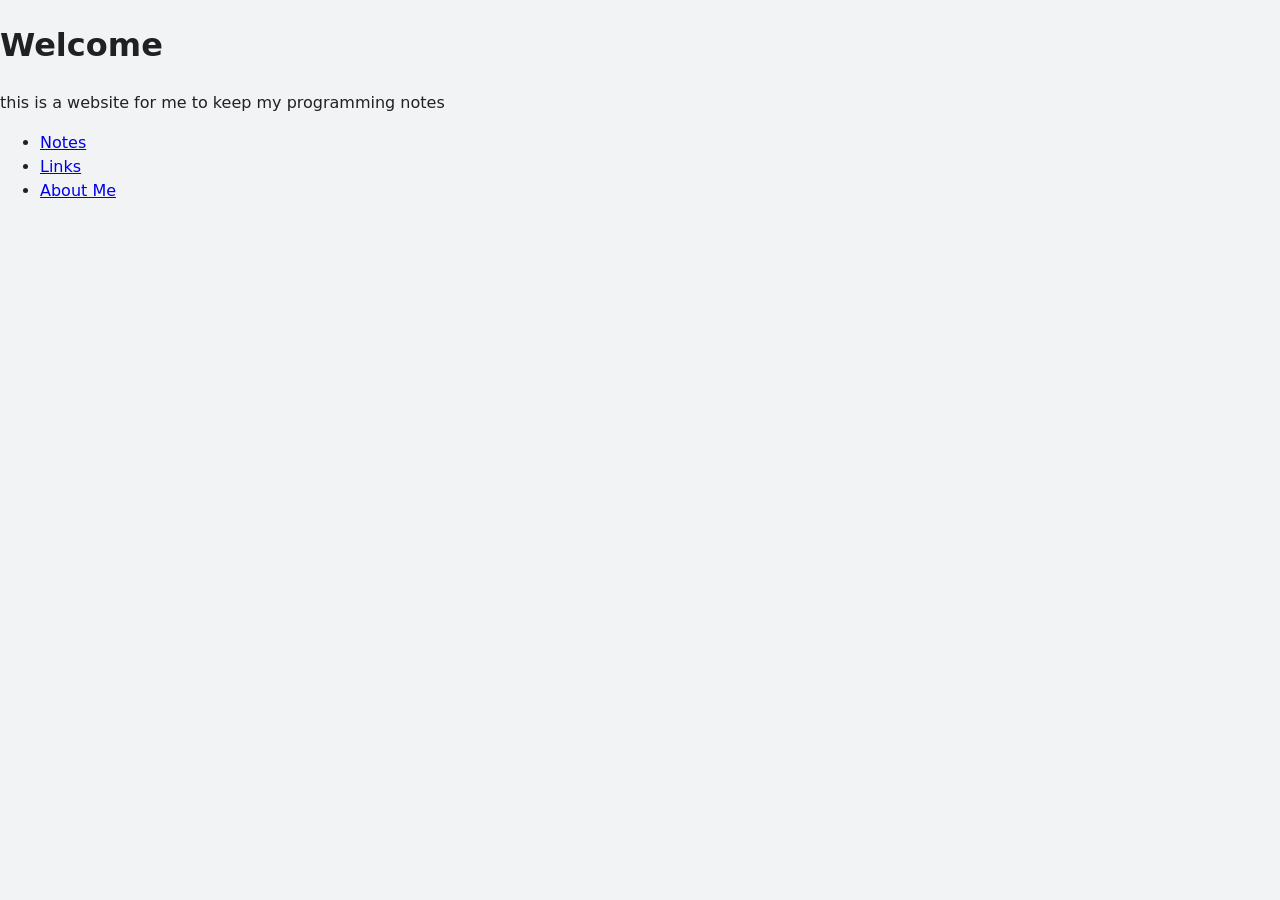
==== index.html @ 210366cd "about, links, and 404" ====
<!doctype html>
<html lang="en">
<head>
  <meta charset="utf-8">
  <meta name="robots" content="noindex">
  <meta name="viewport" content="width=device-width, initial-scale=1">
  <title>PortDe</title>
  <link rel="stylesheet" href="style.css">
</head>
<body>
  <main>
    <h1>Welcome</h1>
    <p>this is a website for me to keep my programming notes</p>
    <ul>
      <li><a href="notes/">Notes</a></li>
      <li><a href="links/">Links</a></li>
       <li><a href="about/">About Me</a></li>
    </ul>
  </main>
</body>
</html>
---- style.css ----
:root {
  color-scheme: light dark;
  --bg: #f1f3f4;
  --card: #fff;
  --text: #202124;
  --muted: #5f6368;
}
@media (prefers-color-scheme: dark) {
  :root { --bg: #202124; --card: #303134; --text: #e8eaed; --muted: #9aa0a6; }
}

body {
  margin: 0;
  font: 16px/1.5 system-ui, sans-serif;
  background: var(--bg);
  color: var(--text);
}

.hero {
  display: flex;
  flex-direction: column;
  align-items: center;
  gap: 1.5rem;
  padding: 18vh 1rem 3rem;
}
.hero h1 { margin: 0; font-size: clamp(2rem, 8vw, 3.5rem); font-weight: 500; }

#q {
  width: min(100%, 36rem);
  padding: .8rem 1.2rem;
  border: 0;
  border-radius: 999px;
  background: var(--card);
  color: inherit;
  font-size: 1rem;
  box-shadow: 0 1px 4px rgba(0,0,0,.25);
}
#q:focus { outline: 2px solid #4285f4; }

.feed {
  display: grid;
  grid-template-columns: repeat(auto-fill, minmax(18rem, 1fr));
  gap: 1rem;
  max-width: 64rem;
  margin: 0 auto;
  padding: 0 1rem 3rem;
}

.card {
  display: block;
  padding: 1rem 1.2rem;
  background: var(--card);
  border-radius: 12px;
  color: inherit;
  text-decoration: none;
  box-shadow: 0 1px 3px rgba(0,0,0,.2);
  transition: transform .15s;
}
.card:hover { transform: translateY(-2px); }
.card small { color: var(--muted); }
.card h2 { margin: .3rem 0; font-size: 1.1rem; }
.card p { margin: 0; color: var(--muted); }
.card[hidden] { display: none; }
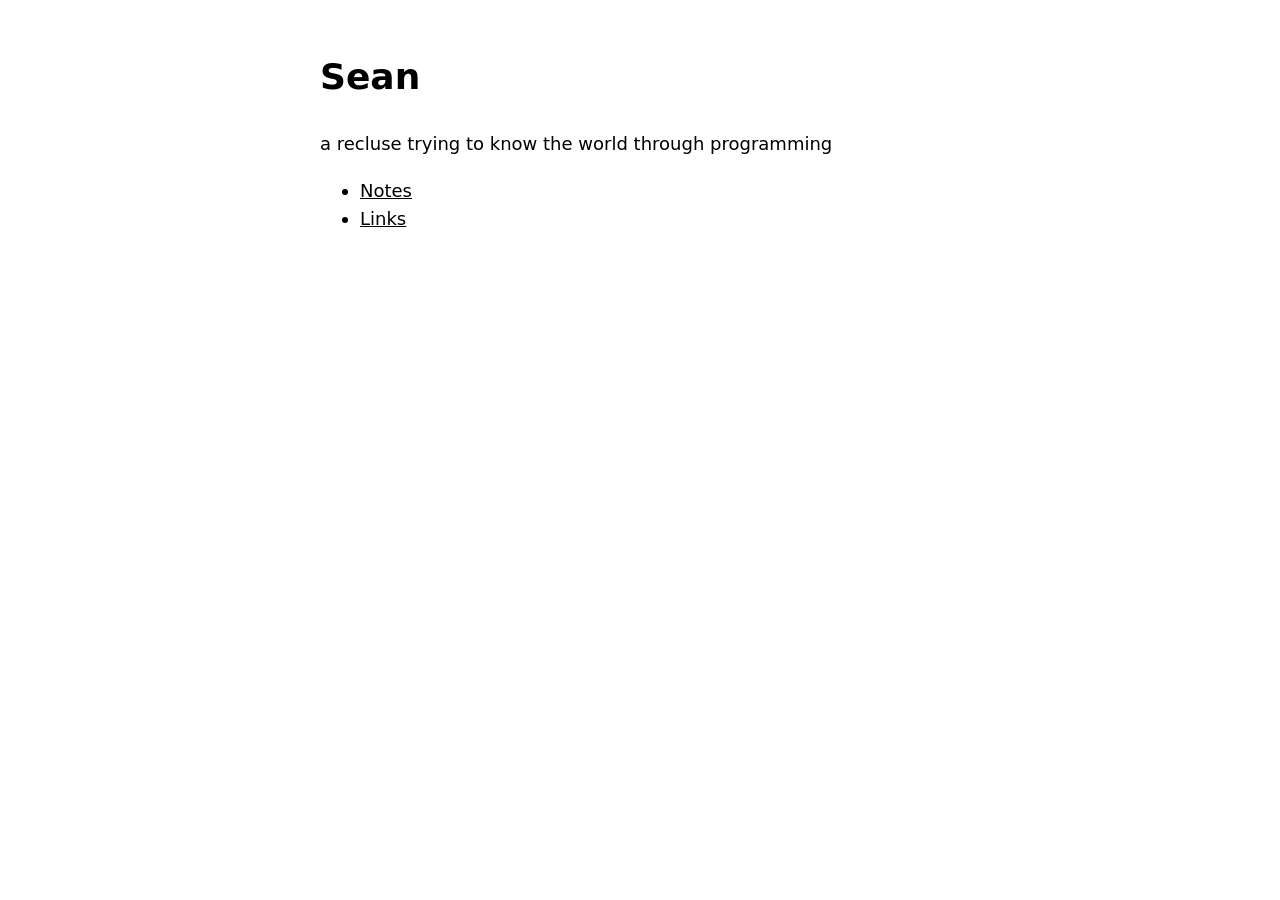
==== commit 6428f43c: "initial site" ====
--- a/index.html
+++ b/index.html
@@ -2,19 +2,17 @@
 <html lang="en">
 <head>
   <meta charset="utf-8">
-  <meta name="robots" content="noindex">
   <meta name="viewport" content="width=device-width, initial-scale=1">
-  <title>PortDe</title>
+  <title>Your Name</title>
   <link rel="stylesheet" href="style.css">
 </head>
 <body>
   <main>
-    <h1>Welcome</h1>
-    <p>this is a website for me to keep my programming notes</p>
+    <h1>Sean</h1>
+    <p>a recluse trying to know the world through programming</p>
     <ul>
       <li><a href="notes/">Notes</a></li>
       <li><a href="links/">Links</a></li>
-       <li><a href="about/">About Me</a></li>
     </ul>
   </main>
 </body>
--- a/style.css
+++ b/style.css
@@ -1,63 +1,4 @@
-:root {
-  color-scheme: light dark;
-  --bg: #f1f3f4;
-  --card: #fff;
-  --text: #202124;
-  --muted: #5f6368;
-}
-@media (prefers-color-scheme: dark) {
-  :root { --bg: #202124; --card: #303134; --text: #e8eaed; --muted: #9aa0a6; }
-}
-
-body {
-  margin: 0;
-  font: 16px/1.5 system-ui, sans-serif;
-  background: var(--bg);
-  color: var(--text);
-}
-
-.hero {
-  display: flex;
-  flex-direction: column;
-  align-items: center;
-  gap: 1.5rem;
-  padding: 18vh 1rem 3rem;
-}
-.hero h1 { margin: 0; font-size: clamp(2rem, 8vw, 3.5rem); font-weight: 500; }
-
-#q {
-  width: min(100%, 36rem);
-  padding: .8rem 1.2rem;
-  border: 0;
-  border-radius: 999px;
-  background: var(--card);
-  color: inherit;
-  font-size: 1rem;
-  box-shadow: 0 1px 4px rgba(0,0,0,.25);
-}
-#q:focus { outline: 2px solid #4285f4; }
-
-.feed {
-  display: grid;
-  grid-template-columns: repeat(auto-fill, minmax(18rem, 1fr));
-  gap: 1rem;
-  max-width: 64rem;
-  margin: 0 auto;
-  padding: 0 1rem 3rem;
-}
-
-.card {
-  display: block;
-  padding: 1rem 1.2rem;
-  background: var(--card);
-  border-radius: 12px;
-  color: inherit;
-  text-decoration: none;
-  box-shadow: 0 1px 3px rgba(0,0,0,.2);
-  transition: transform .15s;
-}
-.card:hover { transform: translateY(-2px); }
-.card small { color: var(--muted); }
-.card h2 { margin: .3rem 0; font-size: 1.1rem; }
-.card p { margin: 0; color: var(--muted); }
-.card[hidden] { display: none; }+:root { color-scheme: light dark; }
+body { font: 18px/1.6 system-ui, sans-serif; margin: 0; }
+main { max-width: 40rem; margin: 3rem auto; padding: 0 1rem; }
+a { color: inherit; }
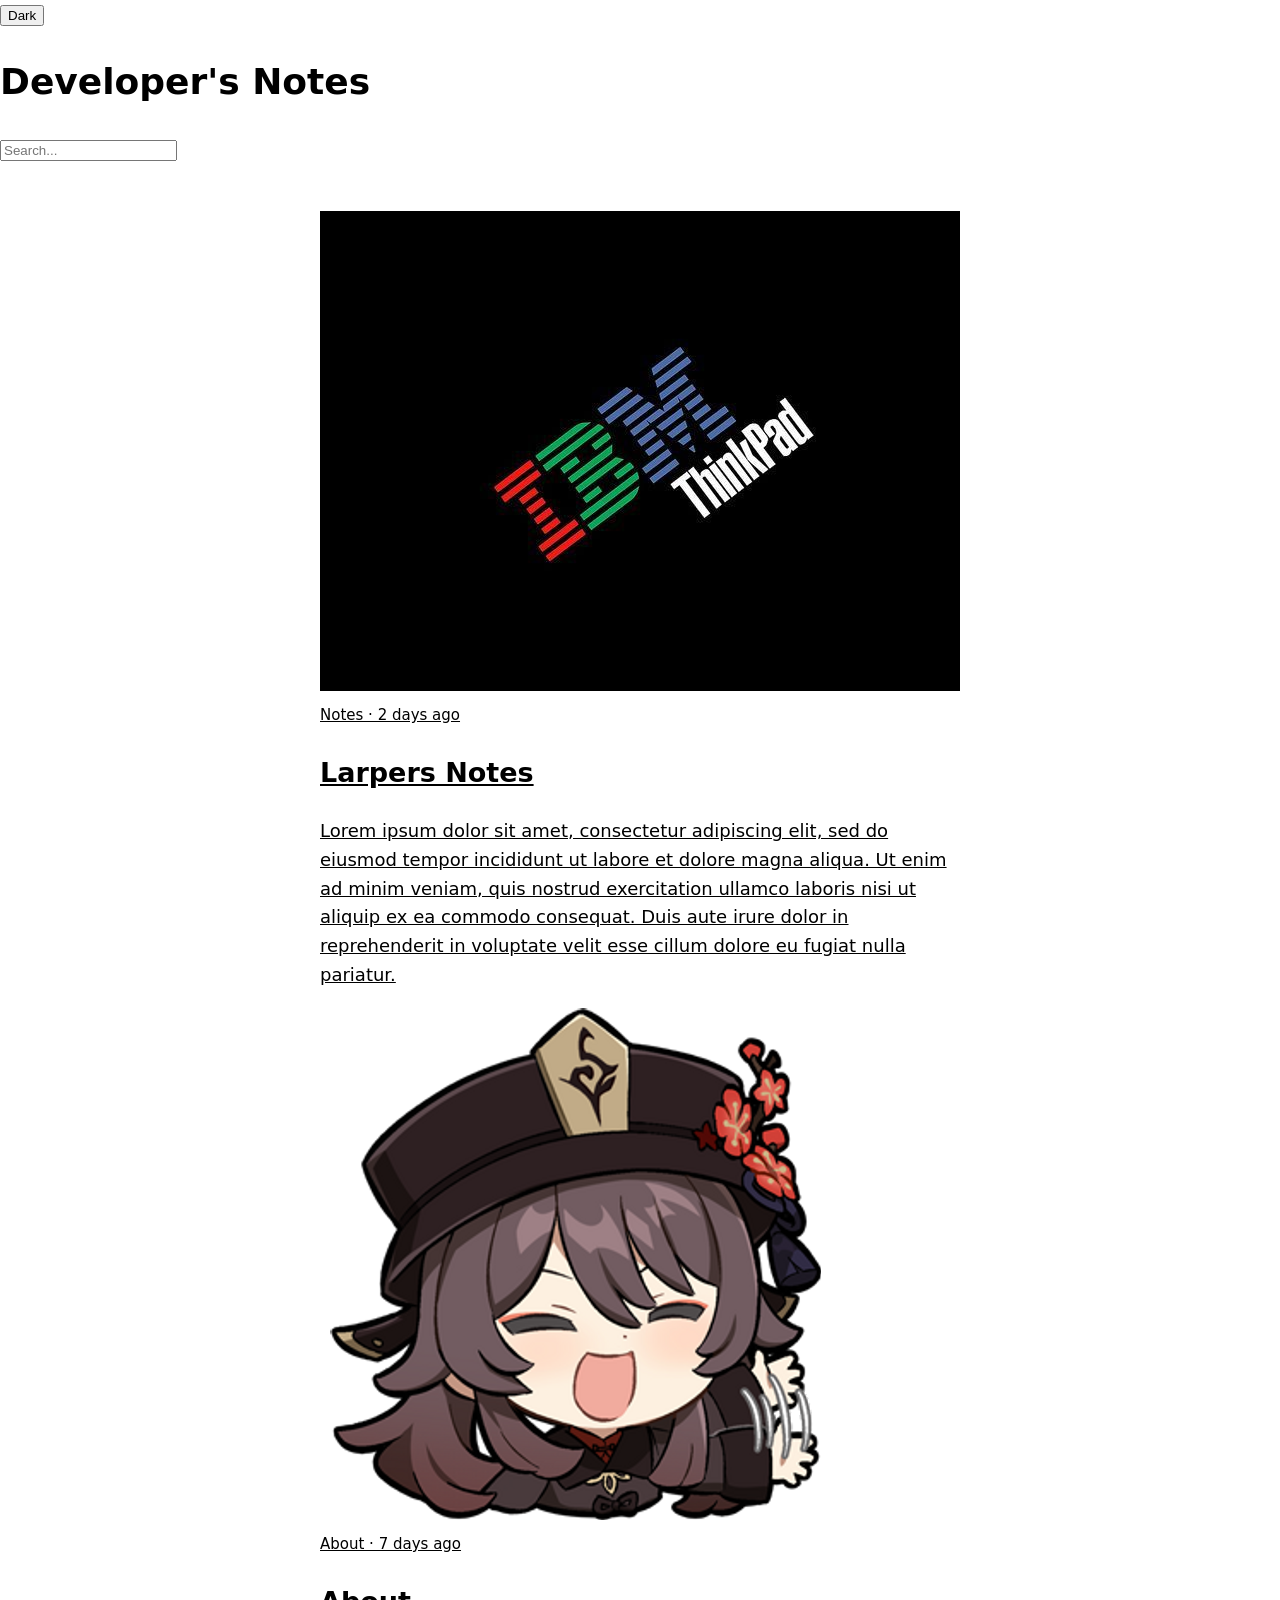
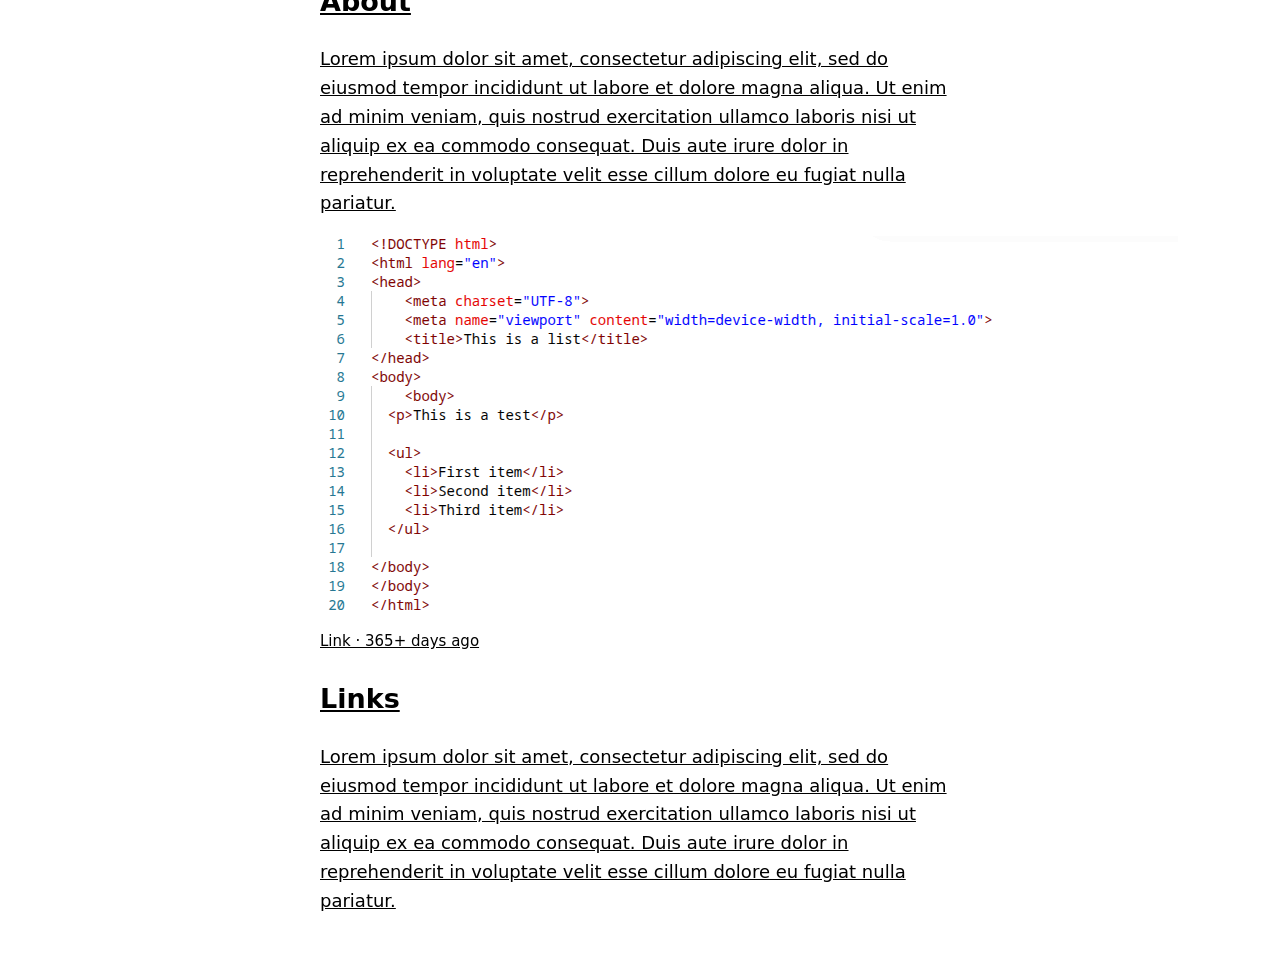
==== commit 050d831c: "ming" ====
--- a/index.html
+++ b/index.html
@@ -3,17 +3,58 @@
 <head>
   <meta charset="utf-8">
   <meta name="viewport" content="width=device-width, initial-scale=1">
-  <title>Your Name</title>
+  <meta http-equiv="Content-Security-Policy"
+        content="default-src 'self'; script-src 'self'; style-src 'self'; img-src 'self' data:">
+  <link rel="icon" href="/favicon.svg" type="image/svg+xml">
+  <title>Developer's Notes</title>
   <link rel="stylesheet" href="style.css">
+  <script src="scripts/theme.js"></script>
 </head>
 <body>
-  <main>
-    <h1>Sean</h1>
-    <p>a recluse trying to know the world through programming</p>
-    <ul>
-      <li><a href="notes/">Notes</a></li>
-      <li><a href="links/">Links</a></li>
-    </ul>
+  <button id="theme" aria-label="Toggle dark mode">Dark</button>
+
+  <header class="hero">
+    <h1>Developer's Notes</h1>
+    <input id="q" type="search" placeholder="Search..." aria-label="Search">
+  </header>
+
+  <main class="feed">
+    <a class="card" href="notes/">
+      <div class="thumb right">
+        <img src="img/ibm.jpg" alt="IBM ThinkPad logo">
+      </div>
+      <div class="text">
+        <small>Notes · 2 days ago</small>
+        <h2>Larpers Notes</h2>
+        <p>Lorem ipsum dolor sit amet, consectetur adipiscing elit, sed do eiusmod tempor incididunt ut labore et dolore magna aliqua. Ut enim ad minim veniam, quis nostrud exercitation ullamco laboris nisi ut aliquip ex ea commodo consequat. Duis aute irure dolor in reprehenderit in voluptate velit esse cillum dolore eu fugiat nulla pariatur.</p>
+      </div>
+    </a>
+
+    <a class="card" href="about/">
+      <div class="thumb">
+        <img src="img/hutao.png" alt="about image">
+      </div>
+      <div class="text">
+        <small>About · 7 days ago</small>
+        <h2>About</h2>
+        <p>Lorem ipsum dolor sit amet, consectetur adipiscing elit, sed do eiusmod tempor incididunt ut labore et dolore magna aliqua. Ut enim ad minim veniam, quis nostrud exercitation ullamco laboris nisi ut aliquip ex ea commodo consequat. Duis aute irure dolor in reprehenderit in voluptate velit esse cillum dolore eu fugiat nulla pariatur.</p>
+      </div>
+    </a>
+
+    <a class="card" href="links/">
+      <div class="thumb top">
+        <img src="img/list.png" alt="HTML code for a list of links">
+      </div>
+      <div class="text">
+        <small>Link · 365+ days ago</small>
+        <h2>Links</h2>
+        <p>Lorem ipsum dolor sit amet, consectetur adipiscing elit, sed do eiusmod tempor incididunt ut labore et dolore magna aliqua. Ut enim ad minim veniam, quis nostrud exercitation ullamco laboris nisi ut aliquip ex ea commodo consequat. Duis aute irure dolor in reprehenderit in voluptate velit esse cillum dolore eu fugiat nulla pariatur.</p>
+      </div>
+    </a>
   </main>
+
+  <p id="empty" hidden>What are you looking for? No result (≧ᗜ≦)</p>
+
+  <script src="scripts/app.js"></script>
 </body>
 </html>
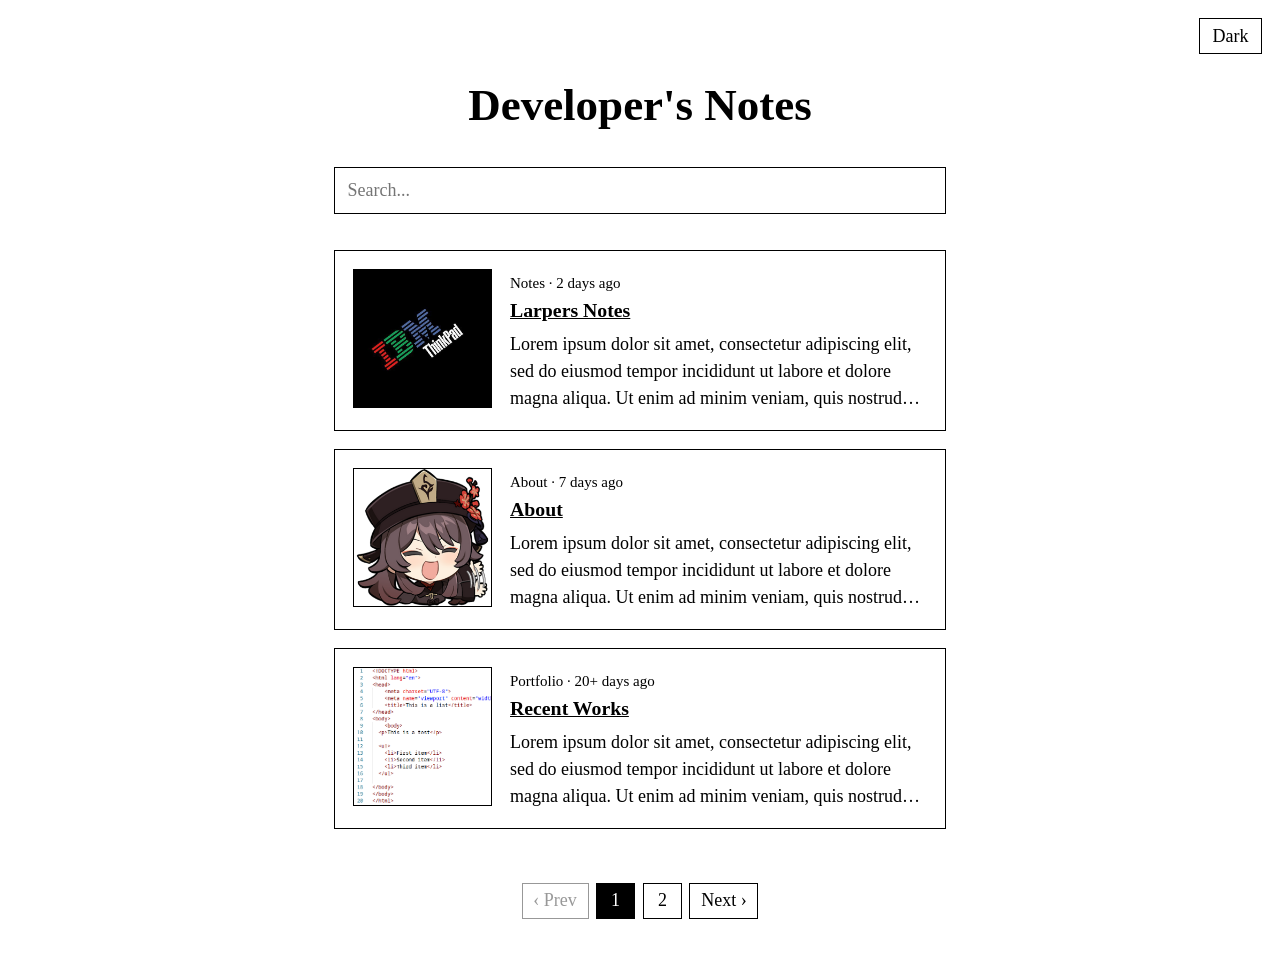
==== commit e8ef273c: "ming" ====
--- a/index.html
+++ b/index.html
@@ -19,7 +19,7 @@
   </header>
 
   <main class="feed">
-    <a class="card" href="notes/">
+    <a class="card" href="pages/notes/">
       <div class="thumb right">
         <img src="img/ibm.jpg" alt="IBM ThinkPad logo">
       </div>
@@ -30,7 +30,7 @@
       </div>
     </a>
 
-    <a class="card" href="about/">
+    <a class="card" href="pages/about/">
       <div class="thumb">
         <img src="img/hutao.png" alt="about image">
       </div>
@@ -41,7 +41,18 @@
       </div>
     </a>
 
-    <a class="card" href="links/">
+    <a class="card" href="pages/links/">
+      <div class="thumb top">
+        <img src="img/list.png" alt="HTML code for a list of links">
+      </div>
+      <div class="text">
+        <small>Portfolio · 20+ days ago</small>
+        <h2>Recent Works</h2>
+        <p>Lorem ipsum dolor sit amet, consectetur adipiscing elit, sed do eiusmod tempor incididunt ut labore et dolore magna aliqua. Ut enim ad minim veniam, quis nostrud exercitation ullamco laboris nisi ut aliquip ex ea commodo consequat. Duis aute irure dolor in reprehenderit in voluptate velit esse cillum dolore eu fugiat nulla pariatur.</p>
+      </div>
+    </a>
+
+    <a class="card" href="pages/links/">
       <div class="thumb top">
         <img src="img/list.png" alt="HTML code for a list of links">
       </div>
@@ -52,7 +63,7 @@
       </div>
     </a>
   </main>
-
+  <nav id="pager" class="pager" aria-label="Pagination"></nav>
   <p id="empty" hidden>What are you looking for? No result (≧ᗜ≦)</p>
 
   <script src="scripts/app.js"></script>
--- a/style.css
+++ b/style.css
@@ -1,4 +1,136 @@
-:root { color-scheme: light dark; }
-body { font: 18px/1.6 system-ui, sans-serif; margin: 0; }
-main { max-width: 40rem; margin: 3rem auto; padding: 0 1rem; }
-a { color: inherit; }+:root {
+  color-scheme: light dark;
+  font: 18px/1.5 "Times New Roman", Times, serif;
+}
+:root[data-theme="light"] { color-scheme: light; }
+:root[data-theme="dark"]  { color-scheme: dark; }
+
+body {
+  margin: 0;
+  background: Canvas;
+  color: CanvasText;
+}
+a { color: inherit; }
+
+.hero {
+  padding: 4rem 1rem 2rem;
+  text-align: center;
+}
+.hero h1 { margin: 0 0 1.5rem; font-size: 2.5rem; }
+
+#q {
+  width: min(100%, 34rem);
+  box-sizing: border-box;
+  padding: .5rem .7rem;
+  border: 1px solid CanvasText;
+  border-radius: 0;
+  background: Canvas;
+  color: CanvasText;
+  font: inherit;
+}
+
+.feed {
+  display: flex;
+  flex-direction: column;
+  gap: 1rem;
+  width: min(100%, 36rem);
+  margin: 0 auto;
+  padding: 0 1rem 3rem;
+  box-sizing: border-box;
+}
+
+/* cards: .card and .card-flat look the same now */
+.card, .card-flat {
+  display: grid;
+  grid-template-columns: 1fr 3fr;
+  gap: 1rem;
+  align-items: start;
+  padding: 1rem;
+  border: 1px solid CanvasText;
+  color: inherit;
+  text-decoration: none;
+}
+.card:hover, .card-flat:hover { background: CanvasText; color: Canvas; }
+.card[hidden] { display: none; }
+.card h2, .card-flat h2 { margin: 0 0 .3rem; font-size: 1.1rem; text-decoration: underline; }
+.card p, .card small, .card-flat p, .card-flat small { margin: 0; }
+
+.thumb {
+  aspect-ratio: 1;
+  border: 1px solid CanvasText;
+  overflow: hidden;
+}
+.thumb img { display: block; width: 100%; height: 100%; object-fit: cover; }
+.thumb.top img { object-position: left top; }
+.thumb.fit img { object-fit: contain; }
+
+/* about page */
+.media {
+  display: grid;
+  grid-template-columns: 1fr 3fr;
+  gap: 1rem;
+  align-items: start;
+}
+.media .text p { text-align: justify; hyphens: auto; }
+
+#theme {
+  position: fixed;
+  top: 1rem;
+  right: 1rem;
+  padding: .2rem .7rem;
+  border: 1px solid CanvasText;
+  border-radius: 0;
+  background: Canvas;
+  color: CanvasText;
+  font: inherit;
+  cursor: pointer;
+}
+
+@media (max-width: 30rem) {
+  .media { grid-template-columns: 1fr; }
+  .media .thumb { max-width: 12rem; }
+}
+
+.thumb.right img { object-position: 70% center; }
+
+.card p, .card-flat p {
+  display: -webkit-box;
+  -webkit-box-orient: vertical;
+  -webkit-line-clamp: 3;
+  line-clamp: 3;
+  overflow: hidden;
+}
+
+#empty { text-align: center; }
+
+.pager {
+  display: flex;
+  flex-wrap: wrap;
+  justify-content: center;
+  gap: .4rem;
+  padding: 0 1rem 3rem;
+}
+.pager[hidden] { display: none; }
+
+.pager button {
+  min-width: 2.2rem;
+  padding: .2rem .6rem;
+  border: 1px solid CanvasText;
+  border-radius: 0;
+  background: Canvas;
+  color: CanvasText;
+  font: inherit;
+  cursor: pointer;
+}
+.pager button:hover:not(:disabled),
+.pager button[aria-current="page"] { background: CanvasText; color: Canvas; }
+.pager button:disabled { opacity: .4; cursor: default; }
+
+.btn {
+  display: inline-block;
+  padding: .4rem 1rem;
+  border: 1px solid CanvasText;
+  color: inherit;
+  text-decoration: none;
+}
+.btn:hover { background: CanvasText; color: Canvas; }
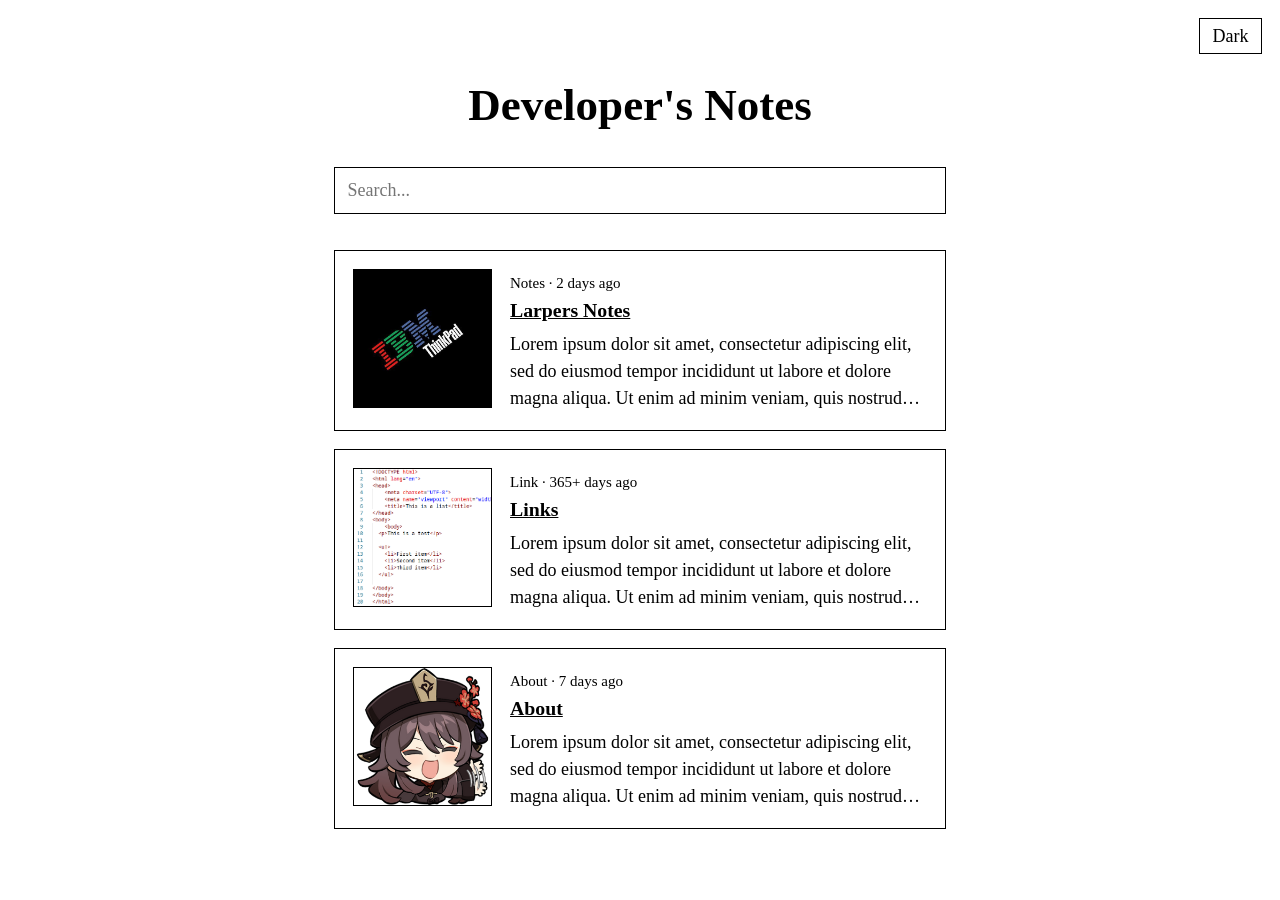
==== commit 15c288c3: "ming" ====
--- a/index.html
+++ b/index.html
@@ -5,9 +5,8 @@
   <meta name="viewport" content="width=device-width, initial-scale=1">
   <meta http-equiv="Content-Security-Policy"
         content="default-src 'self'; script-src 'self'; style-src 'self'; img-src 'self' data:">
-  <link rel="icon" href="/favicon.svg" type="image/svg+xml">
   <title>Developer's Notes</title>
-  <link rel="stylesheet" href="style.css">
+  <link rel="stylesheet" href="/style.css">
   <script src="scripts/theme.js"></script>
 </head>
 <body>
@@ -30,7 +29,18 @@
       </div>
     </a>
 
-    <a class="card" href="pages/about/">
+    <a class="card" href="pages/links/">
+      <div class="thumb top">
+        <img src="img/list.png" alt="HTML code for a list of links">
+      </div>
+      <div class="text">
+        <small>Link · 365+ days ago</small>
+        <h2>Links</h2>
+        <p>Lorem ipsum dolor sit amet, consectetur adipiscing elit, sed do eiusmod tempor incididunt ut labore et dolore magna aliqua. Ut enim ad minim veniam, quis nostrud exercitation ullamco laboris nisi ut aliquip ex ea commodo consequat. Duis aute irure dolor in reprehenderit in voluptate velit esse cillum dolore eu fugiat nulla pariatur.</p>
+      </div>
+    </a>
+
+     <a class="card" href="pages/about/">
       <div class="thumb">
         <img src="img/hutao.png" alt="about image">
       </div>
@@ -41,27 +51,6 @@
       </div>
     </a>
 
-    <a class="card" href="pages/links/">
-      <div class="thumb top">
-        <img src="img/list.png" alt="HTML code for a list of links">
-      </div>
-      <div class="text">
-        <small>Portfolio · 20+ days ago</small>
-        <h2>Recent Works</h2>
-        <p>Lorem ipsum dolor sit amet, consectetur adipiscing elit, sed do eiusmod tempor incididunt ut labore et dolore magna aliqua. Ut enim ad minim veniam, quis nostrud exercitation ullamco laboris nisi ut aliquip ex ea commodo consequat. Duis aute irure dolor in reprehenderit in voluptate velit esse cillum dolore eu fugiat nulla pariatur.</p>
-      </div>
-    </a>
-
-    <a class="card" href="pages/links/">
-      <div class="thumb top">
-        <img src="img/list.png" alt="HTML code for a list of links">
-      </div>
-      <div class="text">
-        <small>Link · 365+ days ago</small>
-        <h2>Links</h2>
-        <p>Lorem ipsum dolor sit amet, consectetur adipiscing elit, sed do eiusmod tempor incididunt ut labore et dolore magna aliqua. Ut enim ad minim veniam, quis nostrud exercitation ullamco laboris nisi ut aliquip ex ea commodo consequat. Duis aute irure dolor in reprehenderit in voluptate velit esse cillum dolore eu fugiat nulla pariatur.</p>
-      </div>
-    </a>
   </main>
   <nav id="pager" class="pager" aria-label="Pagination"></nav>
   <p id="empty" hidden>What are you looking for? No result (≧ᗜ≦)</p>
--- a/style.css
+++ b/style.css
@@ -133,4 +133,12 @@
   color: inherit;
   text-decoration: none;
 }
-.btn:hover { background: CanvasText; color: Canvas; }+.btn:hover { background: CanvasText; color: Canvas; }
+
+.card.static:hover { background: none; color: inherit; }
+.card.static p {
+  display: block;
+  overflow: visible;
+  -webkit-line-clamp: unset;
+  line-clamp: unset;
+}
